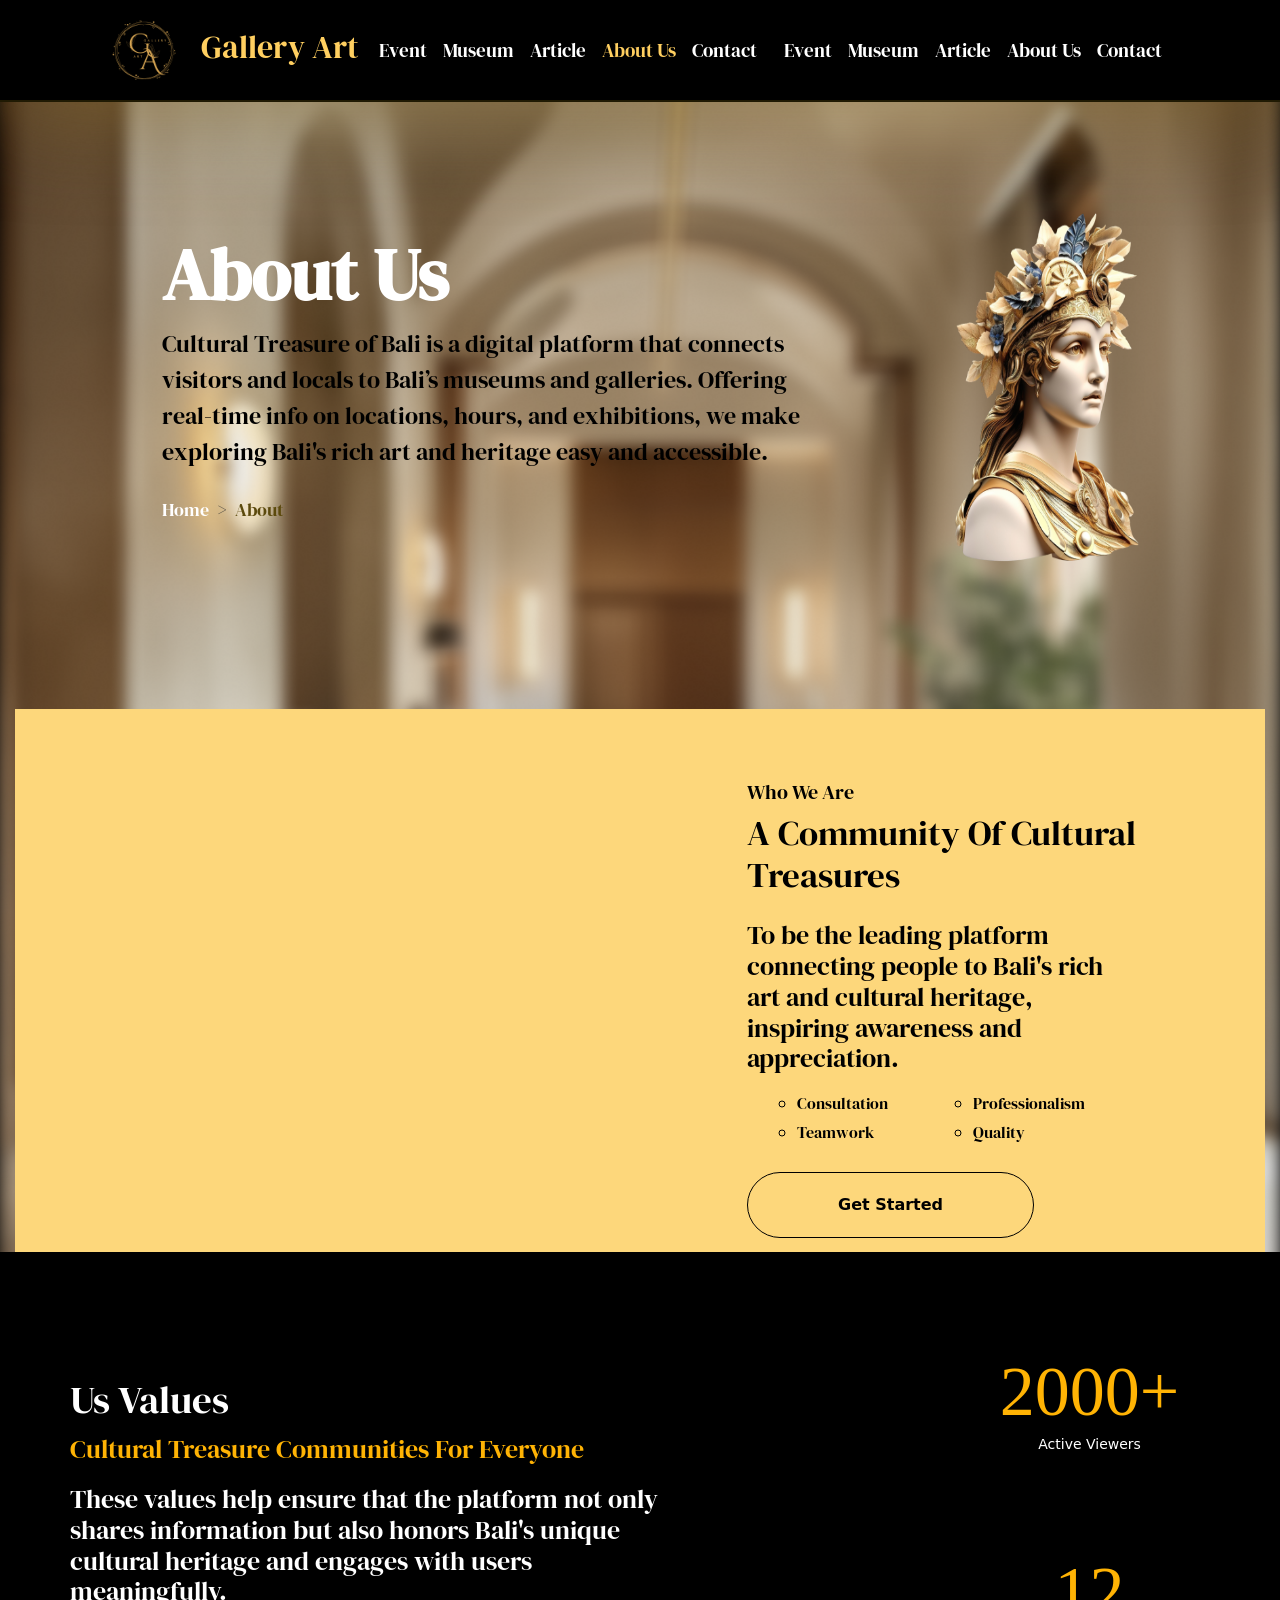
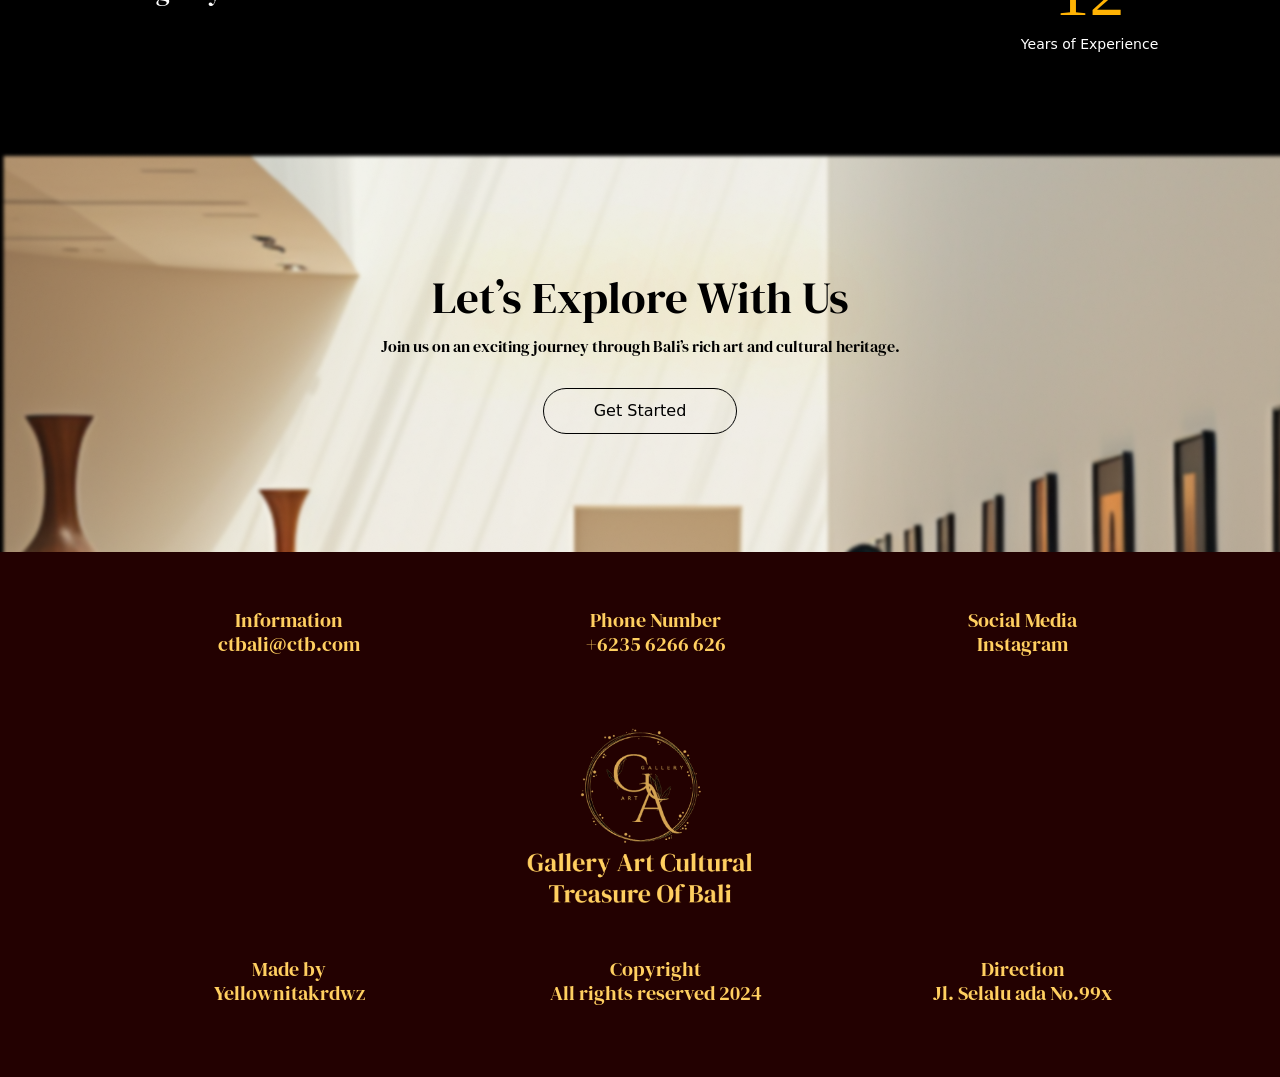
==== view/aboutUs.html @ 0250ac60 "Final Project" ====
<!DOCTYPE html>
<html lang="en">
<head>
    <meta charset="UTF-8">
    <meta name="viewport" content="width=device-width, initial-scale=1.0">
    <title>About Us</title>
    <link rel="stylesheet" href="https://cdn.lineicons.com/5.0/lineicons.css" />
    <link href="https://cdn.jsdelivr.net/npm/bootstrap@5.0.2/dist/css/bootstrap.min.css" rel="stylesheet" integrity="sha384-EVSTQN3/azprG1Anm3QDgpJLIm9Nao0Yz1ztcQTwFspd3yD65VohhpuuCOmLASjC" crossorigin="anonymous">
    <link rel="stylesheet" href="/style.css">
</head>
<body >
    <!-- Navbar -->
    <nav class="navbar sticky-top navbar-expand-lg py-4 py-lg-0 shadow-l">
        <div class="container container-fluid px-4">
            <!-- Logo -->
            <a class="logo-name" href="./index.html">
                <img class="img-2" src="/img/logo.png" alt="Logo Gallery Art">
                Gallery Art
            </a>

            <!-- Toggler for mobile -->
            <button class="navbar-toggler border-0" type="button" data-bs-toggle="offcanvas" data-bs-target="#top-navbar" aria-controls="top-navbar">
                <i class="lni lni-menu-hamburger-1"></i>
            </button>

            <!-- Navbar links for desktop -->
            <div class="collapse navbar-collapse" id="navbarNav">
                <ul class="navbar-nav ms-lg-auto p-4 p-lg-0">
                    <li class="nav-item px-3 px-lg-0 py-1 py-lg-4">
                        <a class="nav-link" href="./event.html">Event</a>
                    </li>
                    <li class="nav-item px-3 px-lg-0 py-1 py-lg-4">
                        <a class="nav-link" href="./museum.html">Museum</a>
                    </li>
                    <li class="nav-item px-3 px-lg-0 py-1 py-lg-4">
                        <a class="nav-link" href="./article.html">Article</a>
                    </li>
                    <li class="nav-item px-3 px-lg-0 py-1 py-lg-4">
                        <a class="nav-link" href="./aboutUs.html" style="color: #FFCF60;">About Us</a>
                    </li>
                    <li class="nav-item px-3 px-lg-0 py-1 py-lg-4">
                        <a class="nav-link" href="./contact.html">Contact</a>
                    </li>
                </ul>
            </div>

            <!-- Offcanvas for mobile -->
            <div class="offcanvas offcanvas-end custom-offcanvas" style="background-color: black;" tabindex="-1" id="top-navbar" aria-labelledby="top-navbarLabel">
                <div class="offcanvas-header">
                    <button type="button" class="btn-close text-reset" data-bs-dismiss="offcanvas" aria-label="Close"></button>
                </div>
                <div class="offcanvas-body">
                    <ul class="navbar-nav justify-content-end flex-grow-1 pe-3">
                        <li class="nav-item">
                            <a class="nav-link" href="./event.html">Event</a>
                        </li>
                        <li class="nav-item">
                            <a class="nav-link" href="./museum.html">Museum</a>
                        </li>
                        <li class="nav-item">
                            <a class="nav-link" href="./article.html">Article</a>
                        </li>
                        <li class="nav-item">
                            <a class="nav-link" href="./aboutUs.html">About Us</a>
                        </li>
                        <li class="nav-item">
                            <a class="nav-link" href="./contact.html">Contact</a>
                        </li>
                    </ul>
                </div>
            </div>
        </div>
    </nav>


<!-- Hero Section -->
<section class="hero-section">
    <div class="container d-flex align-items-center justify-content-between">
      <!-- Konten Kiri -->
      <div class="container-about col-lg-7">
        <h1>About Us</h1>
        <p class="col-lg-12">
          Cultural Treasure of Bali is a digital platform that connects visitors and locals to Bali’s museums and galleries. 
          Offering real-time info on locations, hours, and exhibitions, we make exploring Bali's rich art and heritage easy 
          and accessible.
        </p>
        <nav style="--bs-breadcrumb-divider: '>';" aria-label="breadcrumb">
            <ol class="breadcrumb">
              <li class="breadcrumb-item"><a href="/view/index.html">Home</a></li>
              <li class="breadcrumb-item active" aria-current="page">About</li>
            </ol>
        </nav>
      </div>
      <!-- Gambar Kanan -->
      <div class="fairy">
        <img src="/img/dewi.png" alt="Fairy" style=" width: 400px; height:400px; ">
      </div>
    </div>

    <!-- About Section -->
    <section class="about-section">
        <div class="container">
        <div class="row">
        <!-- Image -->
            <div class="col-md-7 about-image">
                <div class="image-slider">
                    <img src="/img/aboutimage1.png" alt="Image 1">
                    <img src="/img/aboutimage2.png" alt="Image 2">
                    <img src="/img/aboutimage3.png" alt="Image 3">
                </div>
            </div>

        <!-- Text -->
        <div class="col-lg-5 aboutus-text">
            <h4>Who We Are</h4>
            <h3 class="mb-4">A Community Of Cultural Treasures</h3>
            <h5 class="col-10" >To be the leading platform connecting people to Bali's rich art and cultural heritage, inspiring awareness and appreciation.</h5>
            <ul class="about-list">
                <li>Consultation</li>
                <li>Professionalism</li>
                <li>Teamwork</li>
                <li>Quality</li>
            </ul>
            
            <a href="/view/event.html" class="btn-custom">Get Started</a>
        </div>
        </div>
        </div>

        
    </section>


</section>
<!-- About Values Section -->
<section class="about-values-section">
    <div class="about-container">
        <!-- Left Content -->
        <div class="about-values-text">
            <h5 class="about-subtitle">Us Values</h5>
            <h1 class="about-title">Cultural Treasure Communities For Everyone</h1>
            <p class="about-description">
                These values help ensure that the platform not only shares information but also honors Bali's unique 
                cultural heritage and engages with users meaningfully.
            </p>
        </div>

        <!-- Right Statistics -->
        <div class="about-values-stats row">
            <div class="about-stat">
                <h1 class="about-stat-number">2000+</h1>
                <p class="about-stat-label">Active Viewers</p>
            </div>
            <div class="about-stat">
                <h1 class="about-stat-number">12</h1>
                <p class="about-stat-label">Years of Experience</p>
            </div>
        </div>
    </div>
</section>

<!-- About Explore Section -->
<section class="about-explore-section">
    <div class="about-explore-container">
        <h2 class="about-explore-title">Let’s Explore With Us</h2>
        <p class="about-explore-description">
            Join us on an exciting journey through Bali’s rich art and cultural heritage.
        </p>
        <a href="/view/event.html" class="about-explore-button">Get Started</a>
    </div>
</section>
  <!-- Section: Footer -->
  <footer class="text-light py-5">
    <div class="container text-center">
        <div class="row m-2">
            <div class="col-lg-4 col-sm-6 text-footer">
                <ul>
                    <li>Information</li>
                    <li>ctbali@ctb.com</li>
                </ul>
            </div>
            <div class="col-lg-4 col-sm-6 text-footer">
                <ul>
                    <li>Phone Number</li>
                    <li>+6235 6266 626</li>
                </ul>
            </div>
            <div class="col-lg-4 col-sm-12 text-footer">
                <ul>
                    <li>Social Media</li>
                    <li>Instagram</li>
                </ul>
            </div>

            <div class="w-100 d-none d-md-block"></div>

            <div class="col-lg-12 col-sm-12 mb-5 mt-5">
                <img src="/img/logosfooter.png" style="max-width: 250px;" alt="Logo Footer">
            </div>

            <div class="col-lg-4 col-sm-12 text-footer">
                <ul>
                    <li>Made by</li>
                    <li>Yellownitakrdwz</li>
                </ul>
            </div>
            <div class="col-lg-4 col-sm-6 text-footer">
                <ul>
                    <li>Copyright</li>
                    <li>All rights reserved 2024</li>
                </ul>
            </div>
            <div class="col-lg-4 col-sm-6 text-footer">
                <ul>
                    <li>Direction</li>
                    <li>Jl. Selalu ada No.99x</li>
                </ul>
            </div>
        </div>
    </div>
</footer>
  
  
 

    <script src="https://cdn.jsdelivr.net/npm/bootstrap@5.0.2/dist/js/bootstrap.bundle.min.js" integrity="sha384-MrcW6ZMFYlzcLA8Nl+NtUVF0sA7MsXsP1UyJoMp4YLEuNSfAP+JcXn/tWtIaxVXM" crossorigin="anonymous"></script>
</body>
</html>
---- style.css ----
@import url('https://fonts.googleapis.com/css2?family=DM+Serif+Display:ital@0;1&display=swap');
body{
    /* font-family: "DM Serif Display", serif; */
    background-color: rgb(0, 0, 0);
    color: aliceblue;
    margin: 0;
    padding: 0;
    box-sizing: border-box;
    overflow-x: hidden;
}
.museumbody{
    background: conic-gradient(from 249.98deg at 50% 17.57%, #000000 0deg, #221E1E 144deg, #363131 154.8deg, #000000 360deg);
}
.card-body a{
    text-decoration: none;
}
/* apeni b? */
b{
    font-size: 40px;  
}
.img-2{
    max-width: 100px;
    width: 650px;
}
.navbar {
    font-family: "DM Serif Display", serif;
    background-color: rgb(0, 0, 0);
    box-shadow: 0px 4px 100px rgba(148, 119, 51, 0.6);
    border-bottom: 2px solid rgba(196, 155, 20, 0.164); /* Tambahkan garis bawah emas untuk efek */
}
.logo-name{
    text-decoration: none;
    color: #FFCF60;
    font-size: 2rem;
}
.logo-name:hover{
    color: rgb(255, 255, 255);
}
.nav-link{
    font-weight: 400;
    color: white;
    font-size: 1.2rem;
    text-decoration: none;
}
.see-all a{
    text-decoration: none;
}
.nav-link:hover {
    color: gold; /* Warna highlight */
}
.lni-menu-hamburger-1{
    font-size: 1.5rem;
}
.lni-cross-circle{
    font-size: 2rem;
}
/* Toggler Icon */
.navbar-toggler {
    font-size: 1.5rem;
    color: rgb(255, 255, 255);
}
.navbar-toggler:focus {
    box-shadow: none;
}
.offcanvas-header .btn-close {
    background-color: white; /* Membuat tombol close menjadi latar belakang putih */
    border: 1px solid white; /* Jika ingin border putih */
}
.offcanvas {
    z-index: 1050; /* Pastikan di atas elemen lain */
}
/* artikel */
/* .container-article{
/* Container utama */
.container-article {
    display: flex; /* Mengatur layout sebagai Flexbox */
    align-items: center; 
    justify-content: space-between;
    background-color: #D9D9D9; 
    color: black; /* Warna teks */
    padding: 0px; /* Tambahkan padding untuk ruang di dalam */
    margin: 0px 12px 0px 12px;
    height: 550px;
}
aside, .left-p{
    width: 45%;
    /* margin-left: 5rem; */
    /* margin-left: 110px; */
}
/* Elemen teks di sebelah kiri */
.left-p {
    flex: 1 1 45%; 
    text-align: left; 
    order: 0;
    margin: 5rem;
}
.left-p h2{
    width: 90%;
    font-family: 'DM Serif Display';
    font-style: normal;
    font-weight: 400;
    font-size: 45px;
    line-height: 120%;
    color: #000000;
}
.left-p h2, 
.left-p p {
    margin: 10px 0px; 
    line-height: 1.5;
}
.left-p p{
    width: 45%;
}
/* Tombol */
.r-more {
    background-color: #840E0E;
    color: white;
    border: none;
    height: 50px;
    width: 150px;
    border-radius: 15px;
    cursor: pointer; 
}

.r-more:hover {
    background-color: #5C0B0B;
}
.right-img {
    flex: 0 0 auto;
    margin: 0px 0px 0px 0px;
}
.right-img img {
    max-width: 600px;
    height: auto;
    display: block;
}
/* Kontainer untuk Flexbox */
.content {
    display: flex; 
    justify-content: space-between; 
    align-items: center;
}
/* Elemen kiri */
.leftside {
    text-align: left; 
    font-size: 16px;
}
/* Elemen kanan */
.rightside {
    text-align: left; 
    font-size: 16px;
}
/* card artikel */
.container-card {
    display: flex; 
    flex-wrap: wrap; 
    gap: 10px; 
    justify-content: space-between;
    margin: 40px auto;
    padding: 0 12px; 
}
.container-card-museum{
    display: flex; 
    flex-wrap: wrap; 
    gap: 10px; 
    justify-content: space-between;
    margin: 1px 30px 10px 30px;
    padding: 0 12px; 
}
.card-article {
    background-color: #FFCF60;
    flex: 0 0 calc(33.333% - 20px); 
    box-sizing: border-box;
}
.card-text{
    color: black;
    font-size: 20px;
    text-align: center;
}
.button-card-museum{
    background-color: #7B0606;
    color: #fdd77b;
    display: inline-block;
    width: 50%;
    border-radius: 15px;
    -webkit-border-radius: 15px;
    -moz-border-radius: 15px;
    -ms-border-radius: 15px;
    -o-border-radius: 15px;
    text-align: center;
    height: 50px;
}
.card-body-pg a{
    text-decoration: none;
    text-align: center;
}
a{
    text-decoration: none;
}
.card-next{
    color: #840E0E;
    font-size: 20px;
    text-align: center;
}
/* museum */
.card-title-pg{
    text-align: center;
    font-family: 'DM Serif Display';
    font-style: normal;
    font-weight: 400;
    font-size: 30px;
    line-height: 120%;
    color: #7B0606;
}
.card-text-pg{
    margin-top: 2rem;
    font-size: 20px;
    color: #7B0606;
    text-align: center;
    font-family: 'DM Serif Display';
    margin-bottom: 0rem;
    flex-grow: 1; 
    
}
.button-museum-pg{
    width: 50%; /* Lebar tombol 50% */
    display: block;
    margin: 0 auto; /* Memusatkan tombol */
    padding: 10px;
    background-color: #7b1f1f; 
    color: white;
    text-decoration: none;
    border-radius: 5px;
    text-align: center;
    margin-bottom: 1rem;
    margin-top: 1rem;
}
.button-museum-pg:hover {
    background-color: #5a1414;
    color: white;
}
.museum-card-page {
    border-radius: 8px;
    overflow: hidden;
    border: none; /* Menghapus border */
    box-shadow: none; /* Jika ada bayangan, hapus juga */
}
.museum-card-page img {
    max-height: 1000px;
    object-fit: cover;
}
.card-body-pg{
    display: flex;
    flex-direction: column;
    align-items: center;
    text-align: center;
    height: 100%;
    height: 350px;
}
.museum-card-page .card-body-pg {
    padding: 15px;
}
.tagline {
    text-align: center;
    font-size: 2.5rem;
    font-family:'East Sea Dokdo'; 
    margin: 12px 12px 12px 12px;
    font-weight: 400;
    background-color: #641111;
    border: none;
    color: #FFCF60;
    height: 150px;
    font-style: italic;
    align-content: center;
}
.card-museum-pg{
    background-color: white;
    width: 400px;
}
.text-museum-pg{
    color: #7B0606; 
    font-family: 'DM Serif Display';
    font-style: normal;
    font-weight: 400;
    font-size: 19px;
    line-height: 120%;
    display: flex;
    align-items: center;
    text-align: center;
}
.h2-card-title{
    color: #7B0606; 
    font-family: 'DM Serif Display';
    font-style: normal;
    font-weight: 400;
    text-align: center;
}
.container-museum {
    flex-wrap: wrap; /* Agar item bisa turun ke baris baru */
    gap: 1rem; /* Beri jarak antar-card */
    display: flex; 
    align-items: center; 
    justify-content: space-between;
    padding: 0px; 
    gap: 50px; 
    margin: 0px 12px 0px 12px;
    font-family: "DM Serif Display", serif;
}

.card-museum-pg {
    background-color: white;
    border-radius: 8px;
    overflow: hidden;
    box-shadow: 0 4px 8px rgba(0, 0, 0, 0.2);
    transition: transform 0.3s ease, box-shadow 0.3s ease;
}
.card-museum-pg:hover {
    transform: scale(1.05);
    box-shadow: 0 8px 16px rgba(0, 0, 0, 0.3);
}
.card-museum-pg img {
    width: 100%;
    height: auto;
    display: block;
}
.card-content-museum-pg {
    padding: 15px;
    text-align: center;
}
.card-content-museum-pg h3 {
    font-size: 1.5rem;
    color: #800000;
    margin: 10px 0;
}

.card-content-museum-pg p {
    font-size: 1rem;
    color: #333;
    margin: 10px 0;
}

.btn-museum-pg {
    display: inline-block;
    margin-top: 10px;
    padding: 10px 20px;
    font-size: 1rem;
    color: white;
    background-color: #800000;
    text-decoration: none;
    border-radius: 4px;
    transition: background-color 0.3s ease;
}

.btn-museum-pg:hover {
    background-color: #a00000;
}
.left-museum{
    flex: 0 0 auto; /* Jangan biarkan gambar merenggang */
    margin: 0px 0px 0px 0px;
}
.left-museum img {
    max-width: 700px;
    height: auto;
    display: block;
    margin: 0;
}
aside, .right-museum{
    width: 20%;
}
.right-museum{
    flex: 1 1 45%;
    text-align: left;
    order: 0; 
}
.right-museum h2{
    width: 90%;
    font-size: 50px;
    color: #FFCF60;
}
.right-museum h5{
    font-size: 22px;
}
.container-museum, .left-museum img, .right-museum {
    transition: all 0.3s ease-in-out;
}

.container-home{
    display: flex;
    justify-content: center;
}
.left-content-home{
    /* background-color: #5C0B0B; */
    width: 50%;
    /* height: 550px; */
    align-content: center;
    padding-left: 7rem;
}
.p-index{
    font-family: sans-serif;
    font-weight: bold;
}
#home-explore{
    background-color: #FFCF60;
    height: 55px;
    width: 205px;
    border-radius:50px;
    font-family: bold;
    -webkit-border-radius:50px;
    -moz-border-radius:50px;
    -ms-border-radius:50px;
    -o-border-radius:50px;
    border: none;
}
.left-title{
    font-size: 65px;
   font-family: 'DM Serif Display';
    background: linear-gradient(106.04deg, #FFB304 2.58%, #F4EAD3 54.91%);
    -webkit-background-clip: text;
    -webkit-text-fill-color: transparent;
    background-clip: text;
}
.right-content-home{
    width: 50%;
    align-content: center;
    border-radius: 15px;
    -webkit-border-radius: 15px;
    -moz-border-radius: 15px;
    -ms-border-radius: 15px;
    -o-border-radius: 15px;
}
.images{
    padding: 3rem;
    gap: 1rem;
    display: flex;
}
.one{
    height: 450px;
    width: 290px;
    padding-top: 4rem;
}
.two{
    height: 320px;
    width: 210px;
    /* margin-bottom: 2rem; */
    align-self: flex-end;
}
.three{
    height: 158px;
    width: 210px;
    margin-top: 1rem;
    align-self: flex-end;
}
.wrapperhp2{
    background-color: #FFCF60;
}
.card-img-top {
    max-width: 100%; /* Pastikan gambar memenuhi lebar card */
    height: 200px; /* Atur tinggi sesuai kebutuhan */
    object-fit: cover; 
}
.card-img-hpg{
    border-radius: 25px;
    -webkit-border-radius: 25px;
    -moz-border-radius: 25px;
    -ms-border-radius: 25px;
    -o-border-radius: 25px;
    max-width: auto;
    max-height: 270px;
}
.card-title{
    color: #000000;
    font-size: 22px;
    font-family: 'DM Serif Display';
    font-style: normal;
    font-weight: 400;
    height: 60px;
  
}
.button-link{
    text-decoration: none;
    color: #000000;
    font-size: 22px;
    font-family: 'DM Serif Display';
    font-style: normal;
    font-weight: 400;

}
.card-text-index{
    font-family: 'DM Serif Display';
    font-size: 15px;
    text-align: left;
    color: #000;
}
.event-header {
    border-left: 8px solid #000000;
    padding-left: 10px;
    font-size: 24px;
    font-weight: bold;
    color: #800000;
    font-family: 'DM Serif Display';
    font-style: normal;
    font-weight: 400;
    font-size: 35px;
  }
.event-card{
    background-color: rgba(255, 222, 173, 0);
    border: none;
}
.date {
    display: flex; /* Mengaktifkan Flexbox */
    flex-direction: column; /* Atur elemen secara vertikal */
    justify-content: center; /* Pusatkan secara vertikal */
    align-items: center; /* Pusatkan secara horizontal */
    text-align: center;
    background-color: #7B0606;
    color: #fff;
    border-radius: 5px;
    font-weight: bold;
    height: 140px;
    width: 100%; 
    font-size: 20px;
}
.get-ticket {
    background-color: #641111;
    color: #FFB200;
    border: none;
    border-radius: 25px;
    -webkit-border-radius: 25px;
    -moz-border-radius: 25px;
    -ms-border-radius: 25px;
    -o-border-radius: 25px;
    height: 40px;
    width: 85px;
}
.get-ticket:hover {
    background-color: #FFB200;
    color: #ad1d1d;
    font-weight: 500;
  }

.see-all {
    color: #000; 
    font-size: 1.5rem; 
    text-decoration: none;
    font-weight: 700;
  }
.see-all-link:hover{
    color: #5C0B0B;
}
.museum-title-home{
    font-family: 'DM Serif Display';
    font-style: normal;
    font-weight: 400;
    font-size: 49px;
    line-height: 120%;
    color: #FFFFFF;
    text-align: center;
    margin: 2rem 0rem 2rem 0rem;

}

  .see-all {
    text-align: right;
    margin-top: -2rem;
    margin-bottom: 2rem;
  }
  .see-all a {
    color: #fff;
    text-decoration: none;
  }
  .see-all a:hover {
    text-decoration: underline;
  }


/* Container Styling */
.gallery-container {
    text-align: center;
    color: #FFCF60;
    padding: 20px;
    background-color: #000; /* Black background */
    font-family: 'Arial', sans-serif;
  }
  /* Grid Styling */
  .gallery-grid {
    display: grid;
    grid-template-columns: repeat(4, 1fr); /* 3 equal columns */
    gap: 15px;
    justify-content: center;
    align-items: start;
  }
  
  .gallery-item {
    position: relative;
  }
  .gallery-item.large {
    grid-column: span 2; /* Lebar 2 kolom */
    grid-row: span 2; /* Tinggi 2 baris */
  }

  .gallery-item img {
    width: 100%;
    height: auto;
    border-radius: 10px;
    object-fit: cover;
    -webkit-border-radius: 10px;
    -moz-border-radius: 10px;
    -ms-border-radius: 10px;
    -o-border-radius: 10px;
}
  
  .gallery-item p {
    margin-top: 10px;
    font-size: 14px;
    text-align: center;
  }
  /* Carousel background */
.bg-gold {
    background: linear-gradient(266.59deg, #FFCF60 0%, #D9B35D 59.15%, #FFE8B3 85.53%, #EFD87D 97.19%);
    color: black;
  }
  .getticket{
    font-family: 'DM Serif Display';
    font-style: normal;
    font-weight: 400;
    font-size: 40px;
    color: #000000;
  }
 
  /* Custom carousel controls */
  .carousel-control-prev-icon,
  .carousel-control-next-icon {
    background-color: black;
    border-radius: 50%;
  }
  
  .carousel-indicators [data-bs-target] {
    background-color: black;
  }
  .line-with-text {
    display: flex;
    align-items: center;
    justify-content: center;
    position: relative;
    text-align: center;
    margin: 20px 0;
  }
  
  .line-with-text::before,
  .line-with-text::after {
    content: '';
    flex: 1;
    border-top: 1px solid #ccc;
    margin: 0 10px;
  }
  
  .line-with-text span {
    text-align: center;
    color: #FFB200;
    font-weight: 500;
    font-size: 16px; /* Ukuran teks */
  }
  
  /* Footer */
footer {
    background-color: #230101;
    font-family: 'DM Serif Display';
  }
  
.text-footer{
    font-family: 'DM Serif Display';
    font-style: normal;
    font-weight: 400;
    font-size: 20px;
    line-height: 120%;
    color: #FFCF60;
}
ul{
    list-style-type: none;
}
.card-carousel{
    background-color: #342714;
}
.text-center{
    color: #ffffff;
}
.date-museum{
    background-color: white;
    color: #000;
    height: max-content;
}
.title-card-museum{
    text-align: left;
    margin-left: 2rem;
}

.view-details{
    text-decoration: none;
    color: #ffffff;
}
.view-details:hover{
    color: white;
}
.btn-ticket{
    background-color: #FFCF60;
    border: none;
    height: 40px;
    width: 150px;
    margin-right: 1rem;
    font-weight: bold;
}
.date-box {
    padding-right: 10px;
    margin: 10px;
    font-weight: bold;
    font-size: 20px;
  }
  
  .time-box {
    height: 50px;
    background-color: #794D4D;
  }
  
  .bg-time {
    color: #ffffff;
    font-weight: bold;
   font-size: 20px;
}
/* about Us */
.fairy img {
    display: block; 
    margin-left: auto;
    margin-right: auto; 
  }
.container-about{
    font-family: 'DM Serif Display';
    text-align: left;
    margin: 5rem;
}
.breadcrumb {
    background-color: white; /* Latar belakang putih */
    padding: 10px 15px; /* Memberikan padding untuk ruang */
    border-radius: 5px; /* Membuat sudut membulat */
    font-size: 18px; /* Ukuran font lebih besar */
    color: black; /* Warna teks */
}

.breadcrumb-item a {
    color: rgb(255, 255, 255); /* Warna link */
    text-decoration: none; /* Menghapus garis bawah */
}

.breadcrumb-item a:hover {
    color: gray; /* Warna teks saat hover */
}

.breadcrumb-item.active {
    color: rgb(92, 74, 13); 
}

.aboutus-text{
    color: #000;
    text-align: left;
    /* margin-left: 3rem; */
    align-content: center;
    justify-content: center;
}

.aboutus-text h4{
    text-align: left;
    font-weight: 400;
    font-family: 'DM Serif Display';
    font-style: normal;
    font-size: 20px;
    line-height: 120%;
    color: #000000;
}
.aboutus-text h3{
    text-align: left;
    font-family: 'DM Serif Display';
    font-style: normal;
    font-weight: 400;
    font-size: 35px;
    line-height: 120%;
    color: #000000;
}
.aboutus-text h5{
    text-align: left;
    font-family: 'DM Serif Display';
    font-style: normal;
    font-size: 16px;
    /* line-height: 120%; */
    color: #000000;
    /* font-weight: 300; */
}
.aboutus-text ul li{
    font-family: 'DM Serif Display';
    font-weight: 500;
    line-height: 120%;
    color: #000000;
}
.aboutus-text a{
    justify-content: left;
    font-weight: bold;
}
.about-list {
    display: flex;
    flex-wrap: wrap;
    padding: 0;
    margin:20px 50px;
    align-items: center;
}

.about-list li {
    flex: 1 1 50%; /* Setiap item menggunakan 50% dari lebar container */
    margin-bottom: 10px; /* Spasi antar item */
  
}

.aboutus-text ul li{
    text-align: left;
    list-style-type: circle;
    justify-content: space-between;
   
}

.container-about p{
    font-size: 45px;
    color: #000;
    font-weight: 400;
    font-family: 'DM Serif Display';
    font-style: normal;
    flex: 1;
}
.about-image {
    /* position: relative; */
    margin-top: -100px;
    /* margin-left: 1rem; */
    justify-content: center;
}
.hero-section {
    background: url('/img/backgroundaboutus.png') no-repeat center center/cover;
    color: white;
    text-align: center;
    padding: 50px 15px;
    height: 1150px;
  }
  .hero-section h1 {
    font-size: 4.5rem;
    font-weight: bold;
  }
  .hero-section p {
    font-size: 1.5rem;
  }
  .breadcrumb {
    background: transparent;
    padding-left: 0;
  }
  .about-section {
    background-color: #fdd77b;
    padding: 50px 15px;
    height: 655px;
    margin-top: 5rem;
  }
  .about-section h2 {
    font-size: 1.8rem;
    font-weight: bold;
  }
  .about-section ul {
    padding-left: 0;
    list-style: none;
  }
  .about-section ul li {
    font-size: 1rem;
  }
  .btn-custom {
    display: inline-block;
    padding: 20px 90px;
    border: 1px solid black;
    border-radius: 50px;
    background-color: transparent;
    color: black;
    text-align: center;
    text-decoration: none;
    transition: all 0.3s ease;
    -webkit-transition: all 0.3s ease;
    -moz-transition: all 0.3s ease;
    -ms-transition: all 0.3s ease;
    -o-transition: all 0.3s ease;
    -webkit-border-radius: 50px;
    -moz-border-radius: 50px;
    -ms-border-radius: 50px;
    -o-border-radius: 50px;
}

.btn-custom:hover {
    background-color: black; /* Warna latar saat hover */
    color: white; /* Warna teks saat hover */
    text-decoration: none;
}


  .image-slider {
    position: relative;
    width: 95%;
    height: 600px;
    overflow: hidden;
    /* margin-left: 2rem; */
    align-content: center;
  }
  
  .image-slider img {
    position: absolute;
    top: 0;
    left: 0;
    width: 100%;
    height: 100%;
    object-fit: cover;
    opacity: 0;
    animation: fade 9s infinite;
   
  }
  
  .image-slider img:nth-child(1) {
    animation-delay: 0s;
  }
  
  .image-slider img:nth-child(2) {
    animation-delay: 3s;
  }
  
  .image-slider img:nth-child(3) {
    animation-delay: 6s;
  }
  /* About Container */
.about-container {
    /* max-width: 1200px; */
    margin: 0 auto;
    display: flex;
    justify-content: space-between;
    flex-wrap: wrap;
    align-items: center;
}

/* About Values Section */
.about-values-section {
    padding: 50px 20px;
    background-color: rgb(0, 0, 0);
 
    align-content: center;
}

/* About Values Text */
.about-values-text {
    max-width: 600px;
       margin: 10px 50px 10px 50px;
}

.about-subtitle {

    color: #ffcf60;
    font-size: 18px;
    margin-bottom: 10px;
    font-family: 'DM Serif Display';
    font-style: normal;
    font-weight: 400;
    font-size: 39px;
    line-height: 120%;
    color: #FFFFFF;
}

.about-title {
    font-family: 'Playfair Display', serif;
    color: #ffcf60;
    margin-bottom: 20px;
font-family: 'DM Serif Display';
font-style: normal;
font-weight: 400;
font-size: 50px;
line-height: 120%;
/* or 73px */

color: #FFB304;


}

.about-description {
    color: #fff;
    margin-bottom: 20px;
font-family: 'DM Serif Display';
font-style: normal;
font-weight: 400;
font-size: 20px;
line-height: 120%;
/* or 37px */

color: #FFFFFF;


}

/* About Values Stats */
.about-values-stats {
    display: flex;
    flex-direction: row; /* Membuat elemen statistik sejajar secara horizontal */
    justify-content: space-around;
    align-items: center; /* Memastikan elemen sejajar vertikal */
}


.about-stat {
    text-align: center;
    display: flex;
    flex-direction: column; /* Susunan vertikal (angka di atas, teks di bawah) */
    justify-content: center; /* Memastikan angka dan teks berada di tengah */
    align-items: center;
    height: 200px; /* Ketinggian tetap untuk memastikan proporsi */
}

.about-stat-number {
    font-family: 'Playfair Display', serif;
    font-size: 70px;
    font-style: normal;
    font-weight: 400;
    line-height: 120%;
    display: flex;
    align-items: center;
    text-align: center;
    color: #FFB304;
    margin: 0; 
}
.about-stat-label {
    font-size: 14px;
    color: #fff;
    margin: 0;
}
/* About Explore Section */
.about-explore-section {
    color: #000;
    text-align: center;
    padding: 50px 20px;
    background: url(/img/midd4.png);
    height: 400px;
    align-content: center;
}
.about-explore-container {
    max-width: 800px;
    margin: 0 auto;
}
.about-explore-title {
margin-bottom: 10px;
font-family: 'DM Serif Display';
font-style: normal;
font-weight: 400;
font-size: 45px;
line-height: 120%;
align-items: center;
text-align: center;
color: #000000;
text-shadow: 0px 4px 100px #FFB200;

}

.about-explore-description {
    font-size: 16px;
    margin-bottom: 30px;
    font-family: 'DM Serif Display';
    font-style: normal;
    font-weight: 400;
    align-items: center;
text-align: center;
}

.about-explore-button {
    display: inline-block;
    padding: 10px 50px;
    font-size: 16px;
    color: black;
    text-decoration: none;
    border: 1px solid black;
    border-radius: 25px;
    transition: 0.3s;
}

.about-explore-button:hover {
    background-color: black;
    color: #fff;
}

  @keyframes fade {
    0% {
      opacity: 0;
    }
    10% {
      opacity: 1;
    }
    33.33% {
      opacity: 1;
    }
    43.33% {
      opacity: 0;
    }
    100% {
      opacity: 0;
    }
  }
  
/* Responsivitas */
@media (max-width: 1440px) {
    aside, .left-p{
        width: 40%;
    }
}
@media (max-width: 847px) {
    .gallery-grid {
        grid-template-columns: repeat(2, 1fr); /* 2 kolom */
      }
      .gallery-item.large {
        grid-column: span 2; /* Gambar besar memenuhi 2 kolom */
      }
    .container-museum, .left-museum img, .right-museum {
        transition: all 0.3s ease-in-out;
    }
    .right-img {
        flex: 1 1 45%; /* Lebar fleksibel, minimum 45% */
        text-align: right;
        order: -1; /* Default gambar tetap di atas */
    }
    .right-img img {
        max-width: 100%; /* Gambar fleksibel memenuhi kontainer */
        height: auto; /* Jaga aspek rasio gambar */
        display: block;
    }
    .container-article {
        flex-direction: column; /* Ubah tata letak menjadi kolom */
    }
    .right-img {
        order: 0; 
        /* max-width: 100%; */
        /* max-height:50%; */
        width: 100%;/* Gambar tetap di posisi default (atas) */
    }
    aside, .left-p{
        width: 80%;
        margin:0% 0% 8% 0%;
    }
    .left-p {
        order: 1; /* Memindahkan elemen teks ke bawah gambar */

    }
    .r-more {
        width: 100%;
        
}
.left-p h2{
    font-size: 25px;
    width: 100%;
}

/* Elemen kiri */
.leftside {
    text-align: left; /* Teks rata kiri */
    font-size: 16px;
}
/* Elemen kanan */
.rightside {
    text-align: right; /* Teks rata kanan */
    font-size: 16px;
}
.card-article {
    flex: 0 0 calc(50% - 20px); /* Dua card per baris */
}
.left-museum img {
    max-width: 100%; /* Gambar disesuaikan dengan layar */
    height: 300px;
}
aside, .right-museum{
    text-align: center;
}
.right-museum, .left-museum {
    width: 100%; /* Elemen mengambil lebar penuh */
}
.right-museum h2{
    font-size: 35px;
    /* text-align: center; */
}
.right-museum h5{
    font-size: 15px;
    /* text-align: center; */
}
.container-museum {
    flex-direction: column; /* Mengubah elemen menjadi kolom */
    align-items: center; /* Tengahkan secara horizontal */
    text-align: center; /* Teks rata tengah */
    margin: 0px 0px 0px 0px;
}
.left-title{
    font-size: 42px;
}
.p-index{
    font-size: 15px;
}
#home-explore{
    width: 150px;
    height: 40px;
}
.one{
    padding-top: 2rem;
}
.two{
    display: none;
}
.three{
    display: none;
}
}
@media (max-width: 1024px) {
    .container-museum {
        gap: 20px; /* Kurangi jarak antar elemen */
      
    }
    .left-museum img {
        max-width: 80%; /* Jangan terlalu kecil */
        margin: 0 auto; /* Pastikan gambar tetap di tengah */
    }
    .left-museum img {
        max-width: 100%; /* Kurangi ukuran gambar */
    }

    .right-museum {
        width: 70%; /* Kurangi lebar elemen kanan */
    }

    .right-museum h2 {
        font-size: 40px; /* Kurangi ukuran teks */
    }

    .right-museum h5 {
        font-size: 18px; /* Kurangi ukuran teks */
    }
}

@media (max-width: 767px) {
    .container-about {
        margin: 1.5rem;
    }
    .about-section {
        background-color: #fdd77b;
        padding: 50px 15px;
        height: 700px;
        margin-top: 1rem;
      }
     
    .aboutus-text ul li {
        flex: 1 1 100%; /* Ubah elemen ul menjadi 100% */
    }
    .fairy{
        display: none;
    }
   
    .about-stat {
        height: auto;
    }

    .about-stat-number {
        font-size: 50px;
    }

    .about-values-section {
        padding: 20px;
       bottom: 50rem;
    }

    .about-title {
        font-size: 35px;
    }

    .about-description {
        font-size: 16px;
    }

    .about-explore-title {
        font-size: 30px;
    }

    .about-explore-description {
        font-size: 14px;
    }

    .btn-custom {
        padding: 15px 50px;
    }

    .image-slider {
        height: 300px; /* Kurangi tinggi slider lebih kecil */
    }

    .image-slider img {
        height: 100%; /* Pastikan gambar menyesuaikan tinggi slider */
    }

    .hero-section {
        background-position: center; 
        background-size: cover;

    }
    .hero-section .container {
        flex-direction: column; /* Susunan menjadi kolom untuk elemen container */
        text-align: center; /* Semua elemen teks dan gambar akan berada di tengah */
    }

    .fairy {
        margin-bottom: 20px; /* Beri jarak antara gambar dan teks */
    }

    .fairy img {
        width: 200px; /* Sesuaikan ukuran gambar untuk layar kecil */
        height: auto; /* Pertahankan proporsi gambar */
        margin: 0 auto; /* Pusatkan gambar */
    }

    .container-about {
        margin: 0 auto; /* Pusatkan elemen teks */
        padding: 0 20px; /* Tambahkan padding untuk teks agar lebih rapi */
    }

    .container-about p {
        font-size: 1.2rem; /* Sesuaikan ukuran teks untuk layar kecil */
    }

    .breadcrumb {
        font-size: 14px; /* Perkecil ukuran breadcrumb */
    }

    .about-container {
        flex-direction: column;
        align-items: center;
    }

    .about-values-stats {
        flex-direction: column;
        align-items: center;
    }

    .about-values-text {
        text-align: center;
    }

    .about-title, .about-description {
        max-width: 100%;
    }
    .get-ticket{
        width: 150px;
        margin-bottom: 2rem;
        border-radius: 0;
        -webkit-border-radius: 0;
        -moz-border-radius: 0;
        -ms-border-radius: 0;
        -o-border-radius: 0;

}
.card-title{
    text-align: center;
}
.card-text{
    text-align: center;
}
.container-article {
    flex-direction: column; /* Ubah arah Flexbox ke kolom */
    align-items: center; /* Pusatkan elemen di tengah */
    height: auto; /* Sesuaikan tinggi kontainer */
    padding: 20px; /* Tambahkan ruang di sekitar elemen */
}

.left-p, .right-img {
    width: 100%; /* Elemen teks dan gambar mengambil lebar penuh */
    margin: 10px 0; /* Beri jarak antar elemen */
    text-align: center; /* Teks di tengah */
}

.left-p h2 {
    font-size: 30px; /* Kurangi ukuran font untuk layar kecil */
}

.left-p p {
    width: 90%; /* Kurangi lebar paragraf */
    margin: 0 auto; /* Pusatkan paragraf */
}

.right-img img {
    width: 100%; /* Gambar memenuhi lebar kontainer */
    height: auto; /* Jaga rasio gambar */
}

}
@media (max-width: 480px) {
    .about-section {
        background-color: #fdd77b;
        padding: 50px 15px;
        height: 650px;
        margin-top: 5rem;
      }
    .container-about {
        margin: 1rem;
    }

    .hero-section {
        height: auto;
        text-align: center;
        padding: 10px;
    }

    .hero-section h1 {
        font-size: 1.8rem;
    }

    .hero-section p {
        font-size: 1rem;
    }

    .breadcrumb {
        font-size: 14px;
        padding: 5px;
    }

    .about-values-section {
        padding: 15px;
    }

    .about-stat-number {
        font-size: 40px;
    }

    .about-title {
        font-size: 25px;
    }

    .btn-custom {
        padding: 10px 30px;
    }

    .image-slider {
        height: 200px; /* Sesuaikan tinggi slider */
    }

    .image-slider img {
        object-fit: contain; /* Pastikan gambar sepenuhnya terlihat */
    }

    

    .about-explore-title {
        font-size: 20px;
    }

    .about-explore-description {
        font-size: 14px;
    }
    .card-body img{
        display: none;
    }
    .btn-ticket{
        width: 90px;
        font-weight: 300;
        font-size: 12px;
    }
    .gallery-grid {
        grid-template-columns: 1fr; /* 1 kolom */
      }
      .gallery-item.large {
        grid-column: span 1; /* Gambar besar memenuhi 1 kolom */
      }
    .card-article {
        flex: 0 0 100%; /* Satu card per baris */
    }
    .right-museum h2{
        font-size: 25px; 
        /* text-align: center; */
    }
    .right-museum h5{
        font-size: 15px;
        /* text-align: center; */
    }
    .two, .three{
        display: none;
    }
    .left-content-home{
        padding-left: 2rem;
        margin-top: 0rem;
        padding-top: 0rem;
        gap: 1rem;
    }
    .one{
       height: 250px;
       margin-top: 0rem;
       padding-right: 2rem;
       margin-bottom: 2rem;
    }
    .left-title{
        font-size: 26px;
        columns: 1;
    }
    .p-index{
        font-size: 10px;
        /* columns: 1; */
    }
    .images{
        padding: 0rem;
    }
    #home-explore{
        width: 120px;
        height: 30px;
        font-size: 12px;
    }
}
.fairy img, 
.image-slider img {
    max-width: 100%; /* Pastikan gambar tidak melampaui container */
    height: auto; /* Jaga proporsi gambar */
}

.hero-section {
    background-size: cover; /* Latar belakang memenuhi layar */
    background-position: center; /* Latar belakang berada di tengah */
}

.image-slider img {
    object-fit: cover; /* Pastikan gambar memenuhi area slider */
}

.about-image img {
    width: 100%; /* Pastikan gambar menggunakan lebar penuh container */
    height: auto; /* Jaga proporsi */
}

/* Teks Responsif */



.aboutus-text h5,
.about-title,
.about-description {
    font-size: clamp(1rem, 2vw, 3rem); /* Skala font berdasarkan lebar layar */
}
.formulir input{
    background-color: #fdd77b;
    border: solid 1px ;
    border-radius: 35px;
    -webkit-border-radius: 35px;
    -moz-border-radius: 35px;
    -ms-border-radius: 35px;
    -o-border-radius: 35px;
    margin-bottom: 10px;
    font-weight: 500;
}
.formulir .package{
    height: 50px;
}
.formulir .special{
    height: 100px; 
}

.aboutus-text button:hover{
    background-color: #000;
    color: white;
    border: solid 1px;
}
.container-artist-museum{
    padding: 20px;
    background-color: #000000;
    box-shadow: 0 4px 10px rgba(0, 0, 0, 0.3);
    height: 600px;
    text-align: center;
    align-content: center;
    color: #FFB200;
    font-weight: 500;
    font-family: 'DM Serif Display';
    font-style: normal;
}
.container-artist-museum h1{
    font-size: 2.5rem;
    margin-bottom: 10px;

}
.container-artist-museum p{
    font-size: 1.2rem;
    margin-bottom: 20px;
   
}
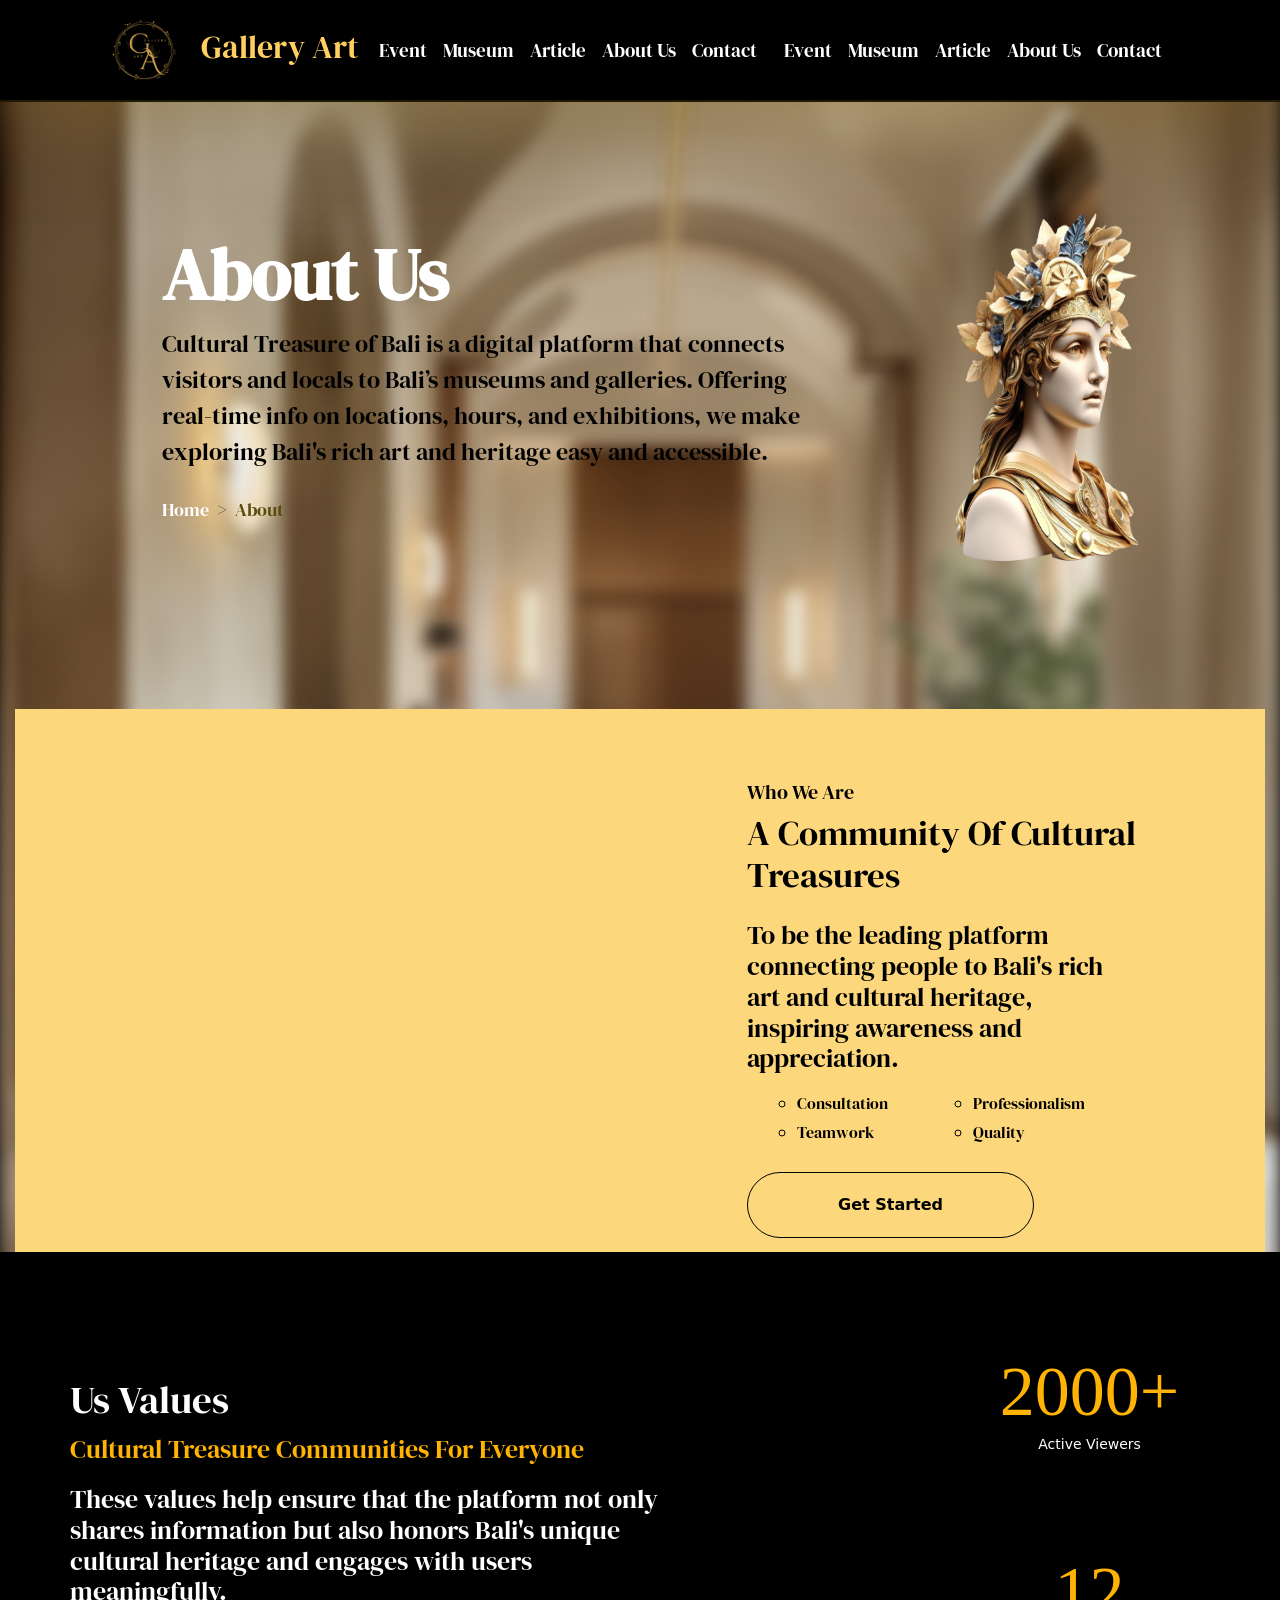
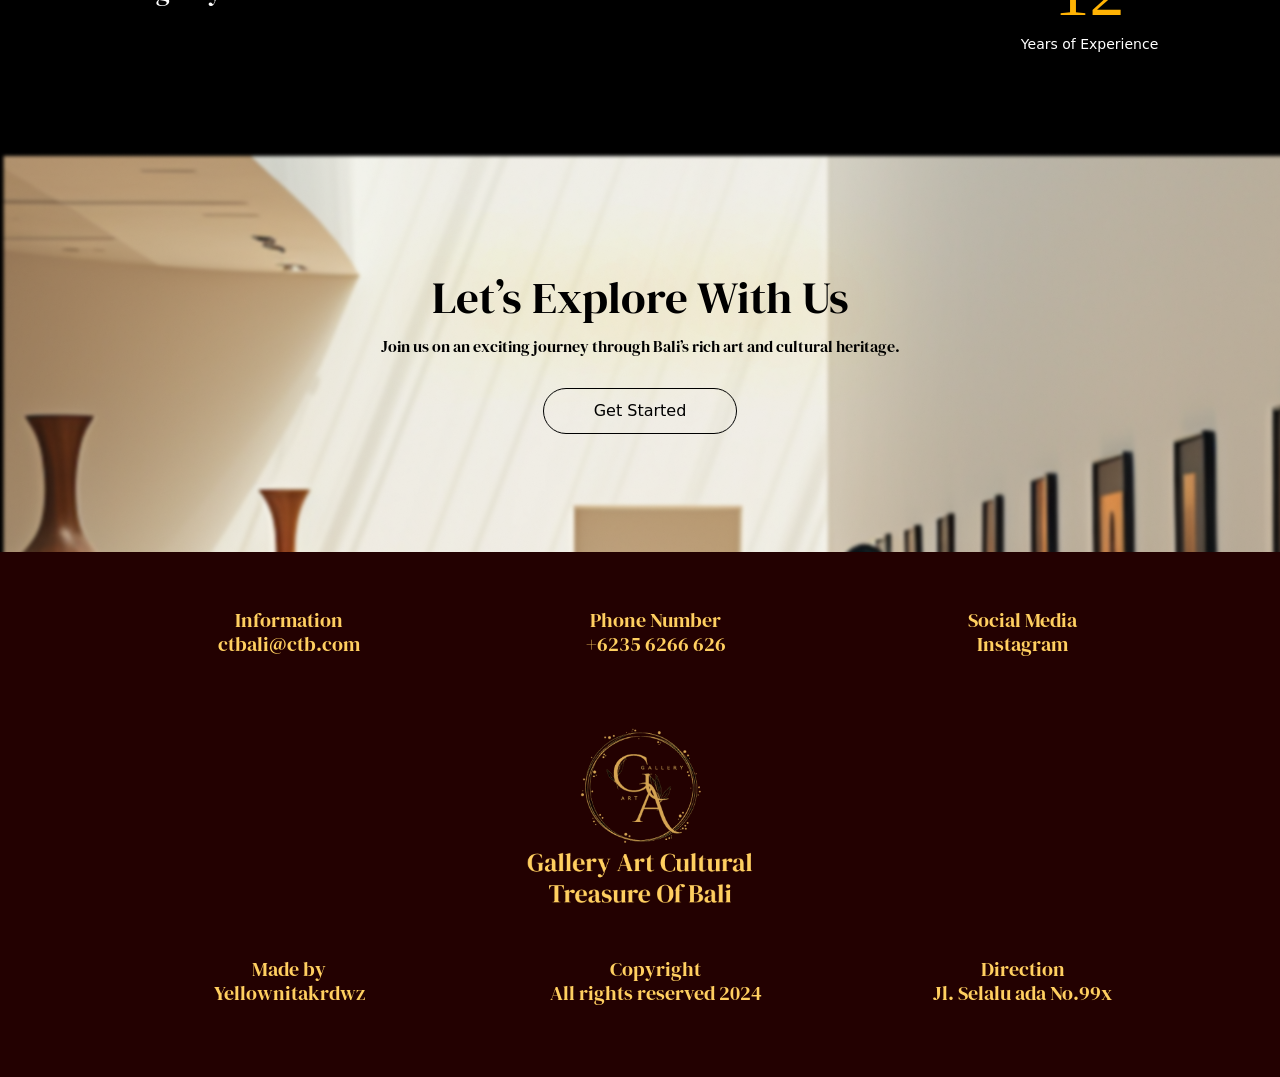
==== commit 179332c9: "new" ====
--- a/view/aboutUs.html
+++ b/view/aboutUs.html
@@ -27,19 +27,19 @@
             <div class="collapse navbar-collapse" id="navbarNav">
                 <ul class="navbar-nav ms-lg-auto p-4 p-lg-0">
                     <li class="nav-item px-3 px-lg-0 py-1 py-lg-4">
-                        <a class="nav-link" href="./event.html">Event</a>
+                        <a class="nav-link" href="./view/event.html">Event</a>
                     </li>
                     <li class="nav-item px-3 px-lg-0 py-1 py-lg-4">
                         <a class="nav-link" href="./museum.html">Museum</a>
                     </li>
                     <li class="nav-item px-3 px-lg-0 py-1 py-lg-4">
-                        <a class="nav-link" href="./article.html">Article</a>
-                    </li>
-                    <li class="nav-item px-3 px-lg-0 py-1 py-lg-4">
-                        <a class="nav-link" href="./aboutUs.html" style="color: #FFCF60;">About Us</a>
-                    </li>
-                    <li class="nav-item px-3 px-lg-0 py-1 py-lg-4">
-                        <a class="nav-link" href="./contact.html">Contact</a>
+                        <a class="nav-link" href="./view/article.html">Article</a>
+                    </li>
+                    <li class="nav-item px-3 px-lg-0 py-1 py-lg-4">
+                        <a class="nav-link" href="./view/aboutUs.html">About Us</a>
+                    </li>
+                    <li class="nav-item px-3 px-lg-0 py-1 py-lg-4">
+                        <a class="nav-link" href="./view/contact.html">Contact</a>
                     </li>
                 </ul>
             </div>
